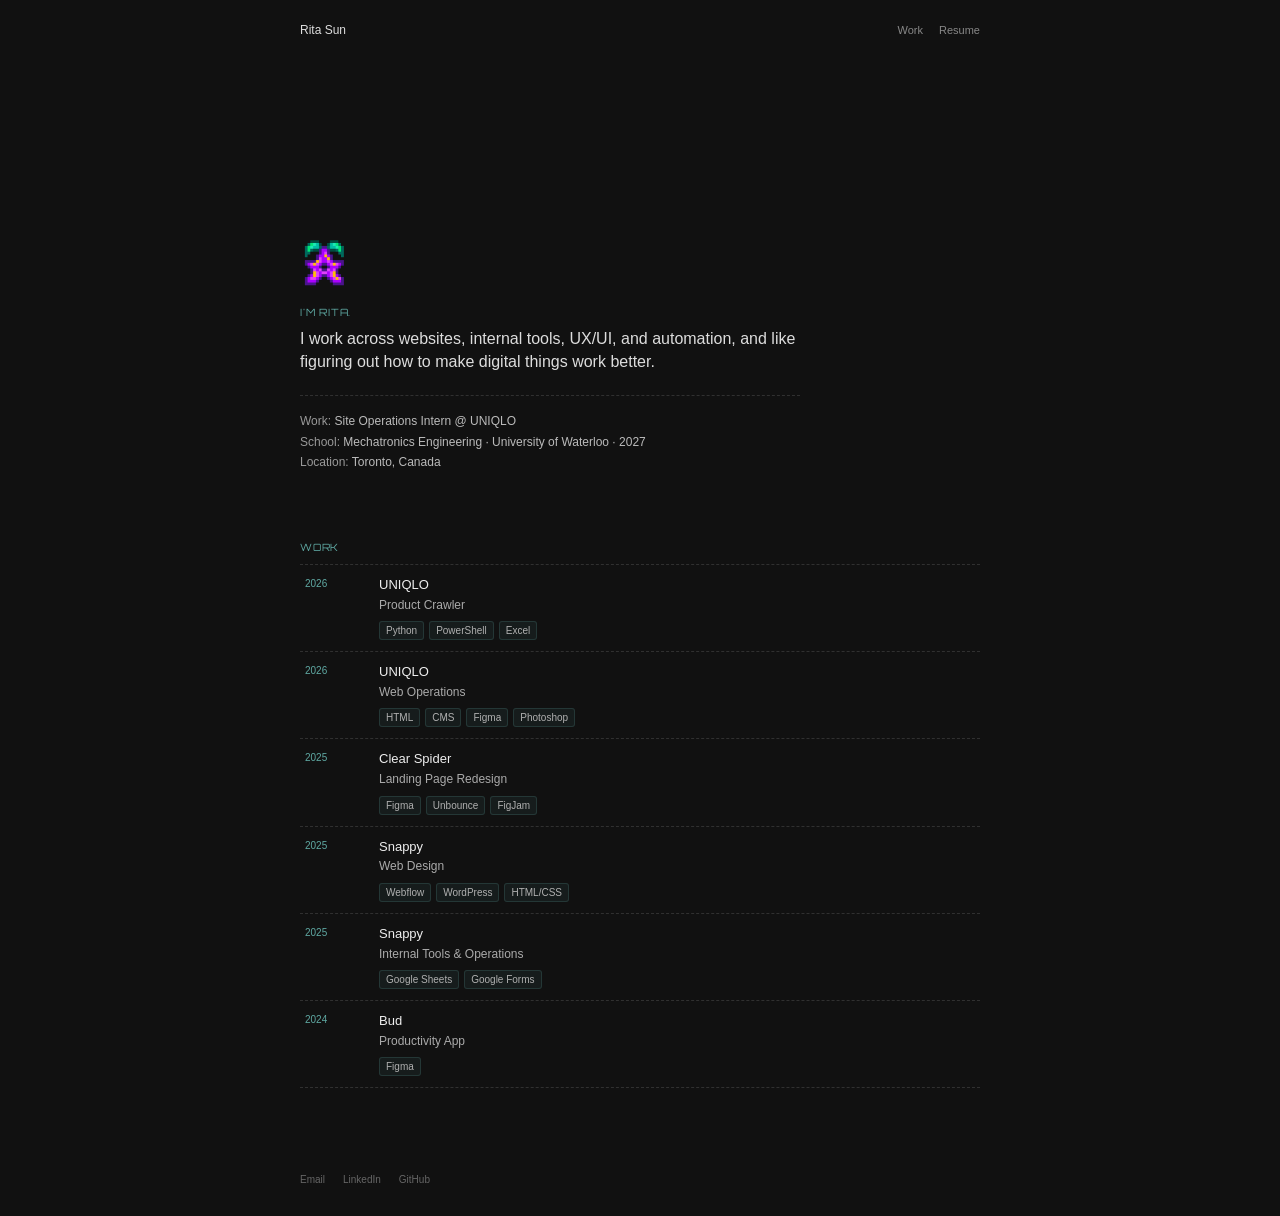
==== index.html @ 08c020f2 "Update index.html" ====
<!DOCTYPE html>
<html lang="en">
<head>
    <meta charset="UTF-8">
    <meta name="viewport" content="width=device-width, initial-scale=1.0">

    <title>Rita Sun</title>
    <link rel="stylesheet" href="style.css">
    <link rel="icon" type="image/png" href="images/logo.png">
</head>

<body>

    <header class="site-header">

        <a href="index.html" class="logo">
            Rita Sun
        </a>

        <nav>
            <a href="#work">Work</a>
            <a href="resume.html">Resume</a>
        </nav>

    </header>


    <main>

        <!-- INTRO -->

        <section class="intro">

            <img
                src="images/stardrop-stardew.png"
                alt="Stardew Valley Stardrop"
                class="intro-image"
            >

            <p class="intro-name">I'm Rita.</p>

            <h1>
                I work across websites, internal tools, UX/UI, and automation,
                and like figuring out how to make digital things work better.
            </h1>

            <div class="intro-info">
                <p><span>Work:</span> Site Operations Intern @ UNIQLO</p>
                <p><span>School:</span> Mechatronics Engineering · University of Waterloo · 2027</p>
                <p><span>Location:</span> Toronto, Canada</p>
            </div>

        </section>


        <!-- WORK -->

        <section id="work" class="work-section">

            <div class="section-label">
                <span>Work</span>
            </div>


            <!-- UNIQLO: PRODUCT CRAWLER -->

            <a href="product-crawler.html" class="project">

                <div class="project-year">
                    2026
                </div>

                <div class="project-info">
                    <h2>UNIQLO</h2>

                    <p>
                        Product Crawler
                    </p>

                    <div class="tools">
                        <span>Python</span>
                        <span>PowerShell</span>
                        <span>Excel</span>
                    </div>
                </div>

            </a>


            <!-- UNIQLO: WEB OPERATIONS -->

            <a href="web-operations.html" class="project">

                <div class="project-year">
                    2026
                </div>

                <div class="project-info">
                    <h2>UNIQLO</h2>

                    <p>
                        Web Operations
                    </p>

                    <div class="tools">
                        <span>HTML</span>
                        <span>CMS</span>
                        <span>Figma</span>
                        <span>Photoshop</span>
                    </div>
                </div>

            </a>


            <!-- CLEAR SPIDER -->

            <a href="landing-page-redesign.html" class="project">

                <div class="project-year">
                    2025
                </div>

                <div class="project-info">
                    <h2>Clear Spider</h2>

                    <p>
                        Landing Page Redesign
                    </p>

                    <div class="tools">
                        <span>Figma</span>
                        <span>Unbounce</span>
                        <span>FigJam</span>
                    </div>
                </div>

            </a>


            <!-- SNAPPY: WEB DESIGN -->

            <a href="snappy-web-design.html" class="project">

                <div class="project-year">
                    2025
                </div>

                <div class="project-info">
                    <h2>Snappy</h2>

                    <p>
                        Web Design
                    </p>

                    <div class="tools">
                        <span>Webflow</span>
                        <span>WordPress</span>
                        <span>HTML/CSS</span>
                    </div>
                </div>

            </a>


            <!-- SNAPPY: INTERNAL TOOLS -->

            <a href="snappy-internal-tools.html" class="project">

                <div class="project-year">
                    2025
                </div>

                <div class="project-info">
                    <h2>Snappy</h2>

                    <p>
                        Internal Tools &amp; Operations
                    </p>

                    <div class="tools">
                        <span>Google Sheets</span>
                        <span>Google Forms</span>
                    </div>
                </div>

            </a>


            <!-- BUD -->

            <a href="productivity-app.html" class="project">

                <div class="project-year">
                    2024
                </div>

                <div class="project-info">
                    <h2>Bud</h2>

                    <p>
                        Productivity App
                    </p>

                    <div class="tools">
                        <span>Figma</span>
                    </div>
                </div>

            </a>

        </section>

    </main>


    <footer>

        <a href="mailto:r89sun@uwaterloo.ca">
            Email
        </a>

        <a
            href="https://www.linkedin.com/in/rita-sun/"
            target="_blank"
            rel="noopener noreferrer"
        >
            LinkedIn
        </a>

        <a
            href="https://github.com/rita-sun"
            target="_blank"
            rel="noopener noreferrer"
        >
            GitHub
        </a>

    </footer>

</body>
</html>
---- style.css ----
@import url('https://fonts.googleapis.com/css2?family=Orbitron:wght@400;500&display=swap');


* {
    margin: 0;
    padding: 0;
    box-sizing: border-box;
}


html {
    scroll-behavior: smooth;
}


body {
    background: #111;
    color: #ddd;
    font-family: Verdana, Geneva, sans-serif;
    font-size: 12px;
    line-height: 1.45;
}


a {
    color: inherit;
    text-decoration: none;
}


/* PAGE */

.site-header,
main,
footer {
    width: 680px;
    max-width: calc(100% - 40px);
    margin: 0 auto;
}


/* HEADER */

.site-header {
    display: flex;
    justify-content: space-between;
    align-items: center;
    padding-top: 22px;
}


.logo {
    display: flex;
    align-items: center;
}


.logo img {
    width: 28px;
    height: 28px;
    object-fit: contain;
}


nav {
    display: flex;
    gap: 16px;
}


nav a {
    color: #888;
    font-family: Verdana, Geneva, sans-serif;
    font-size: 11px;
}


nav a:hover {
    color: #5fa9a3;
    text-decoration: underline;
}


/* MAIN */

main {
    padding-top: 200px;
    padding-bottom: 85px;
}


/* INTRO */

.intro {
    width: 500px;
    max-width: 100%;
    margin-bottom: 68px;
}


.intro-image {
    display: block;
    width: 48px;
    height: 48px;
    margin-bottom: 18px;
    object-fit: contain;
}


.intro-name {
    color: #5fa9a3;
    font-family: "Orbitron", sans-serif;
    font-size: 10px;
    font-weight: 400;
    text-transform: uppercase;
    letter-spacing: 0.08em;
    margin-bottom: 7px;
}


.intro h1 {
    font-size: 16px;
    font-weight: 400;
    line-height: 1.45;
    letter-spacing: 0;
}


/* INTRO INFO */

.intro-info {
    margin-top: 22px;
    padding-top: 15px;
    border-top: 1px dashed #303030;
}


.intro-info p {
    color: #bbb;
    font-size: 12px;
    line-height: 1.7;
}


.intro-info span {
    color: #999;
}


/* SECTION LABELS */

.section-label {
    margin-bottom: 9px;
    color: #5fa9a3;
    font-family: "Orbitron", sans-serif;
    font-size: 10px;
    font-weight: 400;
    text-transform: uppercase;
    letter-spacing: 0.08em;
}


/* PROJECTS */

.project {
    display: grid;
    grid-template-columns: 58px 1fr;
    gap: 16px;

    padding: 11px 5px;

    border-top: 1px dashed #303030;

    transition:
        background 0.15s ease,
        padding-left 0.15s ease;
}


.project:last-child {
    border-bottom: 1px dashed #303030;
}


.project:hover {
    background: #171717;
    padding-left: 8px;
}


/* YEARS */

.project-year {
    color: #5fa9a3;
    font-family: Verdana, Geneva, sans-serif;
    font-size: 10px;
    line-height: 1.5;
}


/* PROJECT INFO */

.project-info h2 {
    color: #eee;
    font-size: 13px;
    font-weight: 400;
}


.project-info p {
    margin-top: 2px;
    color: #aaa;
    font-size: 12px;
}


/* TOOL TAGS */

.tools {
    display: flex;
    flex-wrap: wrap;
    gap: 5px;
    margin-top: 7px;
}


.tools span {
    display: inline-block;

    padding: 2px 6px;

    background: rgba(95, 169, 163, 0.08);
    border: 1px solid rgba(95, 169, 163, 0.19);
    border-radius: 3px;

    color: #b0b0b0;
    font-size: 10px;
    line-height: 1.3;
}


.project:hover .tools span {
    background: rgba(95, 169, 163, 0.13);
    border-color: rgba(95, 169, 163, 0.27);
    color: #c0c0c0;
}


/* SECTIONS */

.also-section,
.other-section {
    margin-top: 50px;
}


/* FOOTER */

footer {
    display: flex;
    gap: 18px;
    padding-bottom: 28px;

    color: #666;
    font-size: 10px;
}


footer a:hover {
    color: #5fa9a3;
    text-decoration: underline;
}


/* MOBILE */

@media (max-width: 700px) {

    .site-header,
    main,
    footer {
        width: auto;
        max-width: calc(100% - 28px);
    }


    .site-header {
        padding-top: 18px;
    }


    .logo img {
        width: 25px;
        height: 25px;
    }


    nav {
        gap: 12px;
    }


    main {
        padding-top: 70px;
        padding-bottom: 65px;
    }


    .intro {
        width: 100%;
        margin-bottom: 55px;
    }


    .intro-image {
        width: 44px;
        height: 44px;
        margin-bottom: 16px;
    }


    .intro-name {
        font-size: 10px;
        margin-bottom: 7px;
    }


    .intro h1 {
        font-size: 15px;
    }


    .intro-info {
        margin-top: 20px;
        padding-top: 13px;
    }


    .intro-info p {
        font-size: 11px;
    }


    .project {
        grid-template-columns: 48px 1fr;
        gap: 10px;
    }


    .project-info h2 {
        font-size: 13px;
    }


    .project-info p {
        font-size: 11px;
    }
}
/* RESUME */

.resume-intro {
    width: 500px;
    max-width: 100%;
    margin-bottom: 55px;
}


.resume-about {
    color: #bbb;
    font-size: 14px;
    line-height: 1.6;
    margin-top: 18px;
}


.resume-section {
    margin-top: 50px;
}


.resume-entry {
    padding: 18px 0;
    border-top: 1px dashed #303030;
}


.resume-entry:last-child {
    border-bottom: 1px dashed #303030;
}


.resume-date {
    color: #5fa9a3;
    font-size: 10px;
    margin-bottom: 5px;
}


.resume-entry h2 {
    color: #eee;
    font-size: 14px;
    font-weight: 400;
}


.resume-role {
    color: #aaa;
    font-size: 11px;
    margin-top: 2px;
}


.resume-description {
    color: #bbb;
    font-size: 12px;
    line-height: 1.55;
    max-width: 560px;
    margin-top: 9px;
}


.resume-skills {
    border-top: 1px dashed #303030;
    padding-top: 14px;
}


.resume-skills p {
    color: #bbb;
    font-size: 12px;
    line-height: 1.7;
}


.resume-skills span {
    color: #999;
}


@media (max-width: 700px) {

    .resume-intro {
        width: 100%;
    }


    .resume-about {
        font-size: 13px;
    }


    .resume-entry h2 {
        font-size: 13px;
    }


    .resume-description {
        font-size: 11px;
    }


    .resume-skills p {
        font-size: 11px;
    }
}
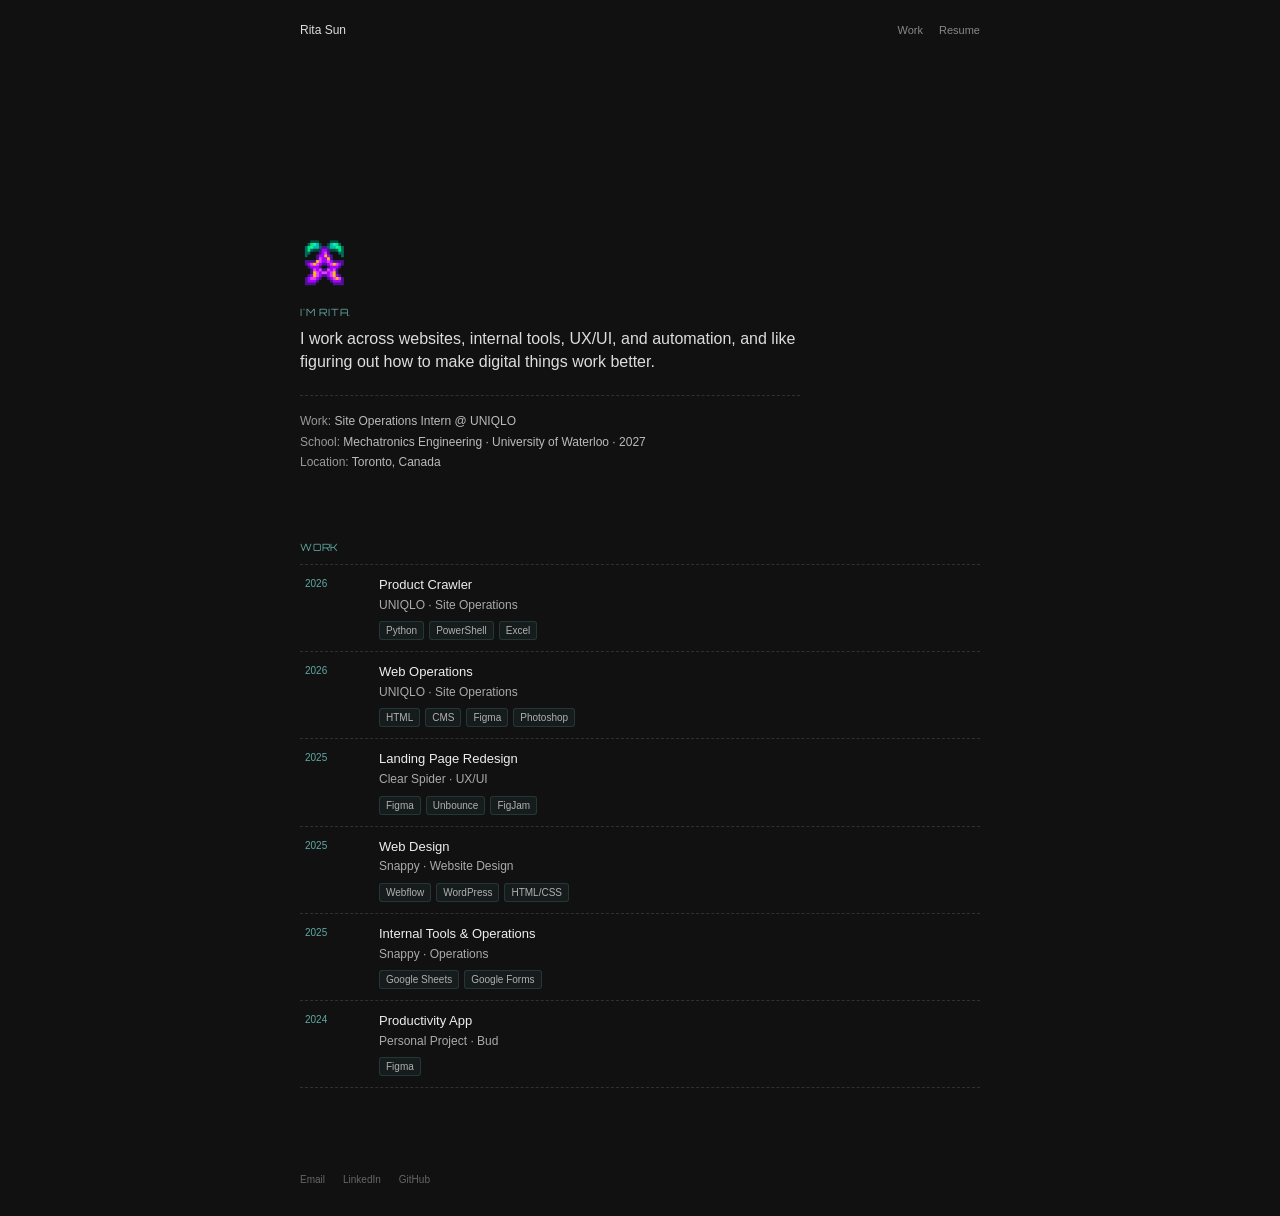
==== commit 73472543: "Update index.html" ====
--- a/index.html
+++ b/index.html
@@ -62,7 +62,7 @@
             </div>
 
 
-            <!-- UNIQLO: PRODUCT CRAWLER -->
+            <!-- PRODUCT CRAWLER -->
 
             <a href="product-crawler.html" class="project">
 
@@ -71,10 +71,10 @@
                 </div>
 
                 <div class="project-info">
-                    <h2>UNIQLO</h2>
-
-                    <p>
-                        Product Crawler
+                    <h2>Product Crawler</h2>
+
+                    <p>
+                        UNIQLO · Site Operations
                     </p>
 
                     <div class="tools">
@@ -87,7 +87,7 @@
             </a>
 
 
-            <!-- UNIQLO: WEB OPERATIONS -->
+            <!-- WEB OPERATIONS -->
 
             <a href="web-operations.html" class="project">
 
@@ -96,10 +96,10 @@
                 </div>
 
                 <div class="project-info">
-                    <h2>UNIQLO</h2>
-
-                    <p>
-                        Web Operations
+                    <h2>Web Operations</h2>
+
+                    <p>
+                        UNIQLO · Site Operations
                     </p>
 
                     <div class="tools">
@@ -113,7 +113,7 @@
             </a>
 
 
-            <!-- CLEAR SPIDER -->
+            <!-- LANDING PAGE REDESIGN -->
 
             <a href="landing-page-redesign.html" class="project">
 
@@ -122,10 +122,10 @@
                 </div>
 
                 <div class="project-info">
-                    <h2>Clear Spider</h2>
-
-                    <p>
-                        Landing Page Redesign
+                    <h2>Landing Page Redesign</h2>
+
+                    <p>
+                        Clear Spider · UX/UI
                     </p>
 
                     <div class="tools">
@@ -138,7 +138,7 @@
             </a>
 
 
-            <!-- SNAPPY: WEB DESIGN -->
+            <!-- SNAPPY WEB DESIGN -->
 
             <a href="snappy-web-design.html" class="project">
 
@@ -147,10 +147,10 @@
                 </div>
 
                 <div class="project-info">
-                    <h2>Snappy</h2>
-
-                    <p>
-                        Web Design
+                    <h2>Web Design</h2>
+
+                    <p>
+                        Snappy · Website Design
                     </p>
 
                     <div class="tools">
@@ -163,7 +163,7 @@
             </a>
 
 
-            <!-- SNAPPY: INTERNAL TOOLS -->
+            <!-- SNAPPY INTERNAL TOOLS -->
 
             <a href="snappy-internal-tools.html" class="project">
 
@@ -172,10 +172,10 @@
                 </div>
 
                 <div class="project-info">
-                    <h2>Snappy</h2>
-
-                    <p>
-                        Internal Tools &amp; Operations
+                    <h2>Internal Tools &amp; Operations</h2>
+
+                    <p>
+                        Snappy · Operations
                     </p>
 
                     <div class="tools">
@@ -187,7 +187,7 @@
             </a>
 
 
-            <!-- BUD -->
+            <!-- PRODUCTIVITY APP -->
 
             <a href="productivity-app.html" class="project">
 
@@ -196,10 +196,10 @@
                 </div>
 
                 <div class="project-info">
-                    <h2>Bud</h2>
-
-                    <p>
-                        Productivity App
+                    <h2>Productivity App</h2>
+
+                    <p>
+                        Personal Project · Bud
                     </p>
 
                     <div class="tools">
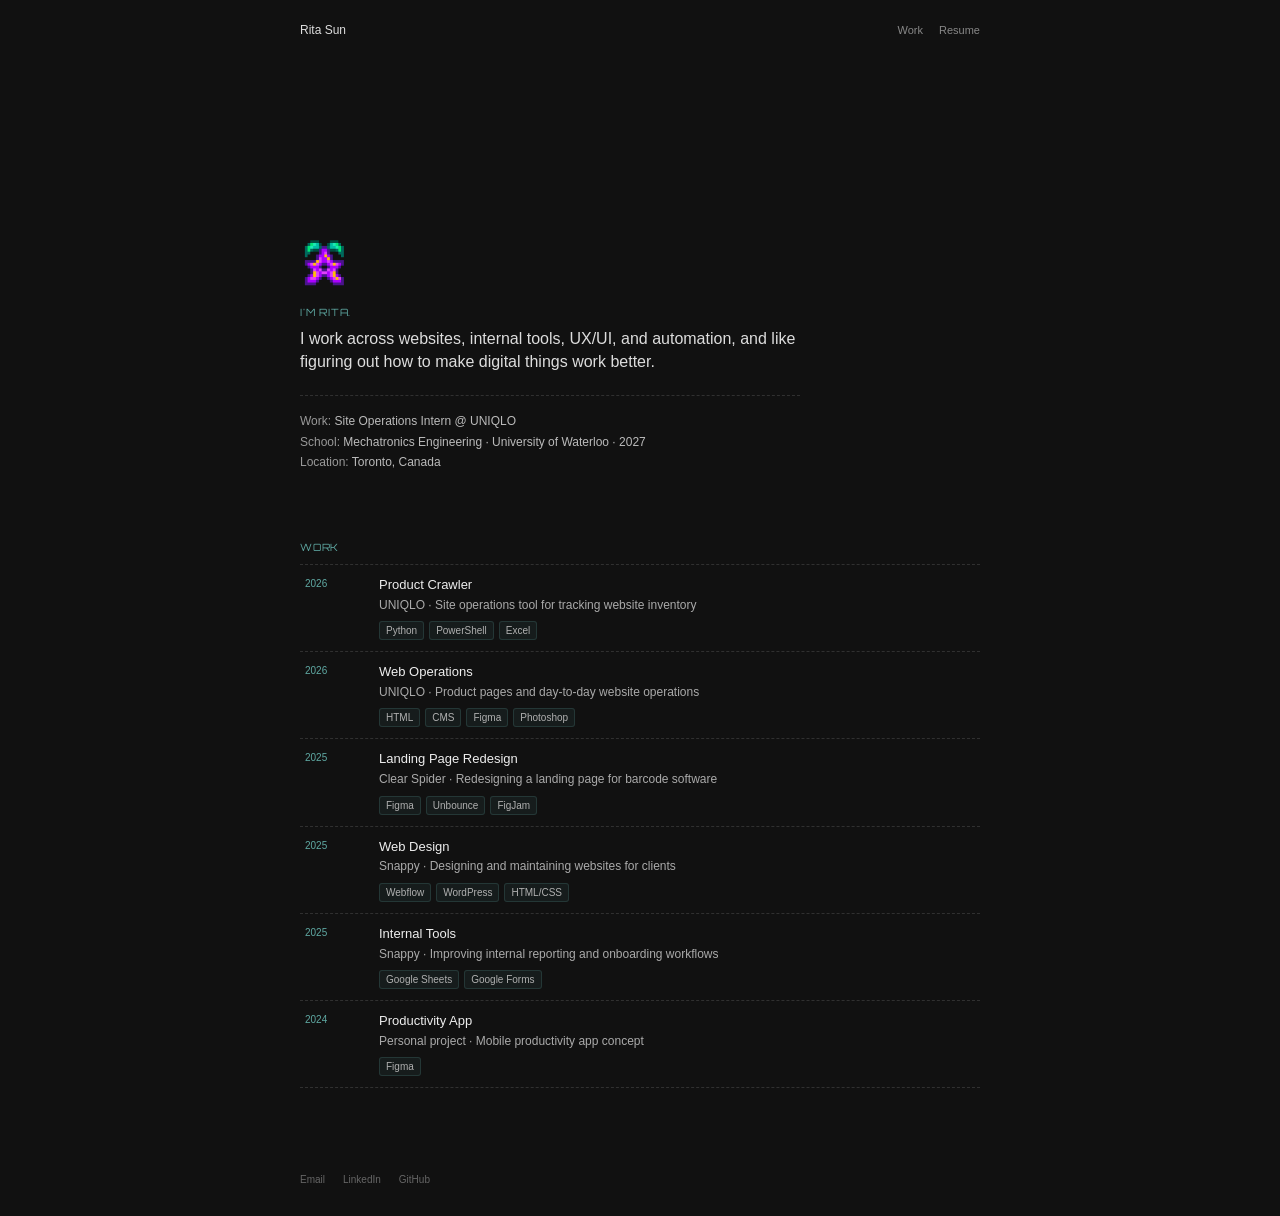
==== commit 00c274c8: "Update index.html" ====
--- a/index.html
+++ b/index.html
@@ -71,10 +71,11 @@
                 </div>
 
                 <div class="project-info">
+
                     <h2>Product Crawler</h2>
 
                     <p>
-                        UNIQLO · Site Operations
+                        UNIQLO · Site operations tool for tracking website inventory
                     </p>
 
                     <div class="tools">
@@ -82,6 +83,7 @@
                         <span>PowerShell</span>
                         <span>Excel</span>
                     </div>
+
                 </div>
 
             </a>
@@ -96,10 +98,11 @@
                 </div>
 
                 <div class="project-info">
+
                     <h2>Web Operations</h2>
 
                     <p>
-                        UNIQLO · Site Operations
+                        UNIQLO · Product pages and day-to-day website operations
                     </p>
 
                     <div class="tools">
@@ -108,6 +111,7 @@
                         <span>Figma</span>
                         <span>Photoshop</span>
                     </div>
+
                 </div>
 
             </a>
@@ -122,10 +126,11 @@
                 </div>
 
                 <div class="project-info">
+
                     <h2>Landing Page Redesign</h2>
 
                     <p>
-                        Clear Spider · UX/UI
+                        Clear Spider · Redesigning a landing page for barcode software
                     </p>
 
                     <div class="tools">
@@ -133,6 +138,7 @@
                         <span>Unbounce</span>
                         <span>FigJam</span>
                     </div>
+
                 </div>
 
             </a>
@@ -147,10 +153,11 @@
                 </div>
 
                 <div class="project-info">
+
                     <h2>Web Design</h2>
 
                     <p>
-                        Snappy · Website Design
+                        Snappy · Designing and maintaining websites for clients
                     </p>
 
                     <div class="tools">
@@ -158,6 +165,7 @@
                         <span>WordPress</span>
                         <span>HTML/CSS</span>
                     </div>
+
                 </div>
 
             </a>
@@ -172,16 +180,18 @@
                 </div>
 
                 <div class="project-info">
-                    <h2>Internal Tools &amp; Operations</h2>
-
-                    <p>
-                        Snappy · Operations
+
+                    <h2>Internal Tools</h2>
+
+                    <p>
+                        Snappy · Improving internal reporting and onboarding workflows
                     </p>
 
                     <div class="tools">
                         <span>Google Sheets</span>
                         <span>Google Forms</span>
                     </div>
+
                 </div>
 
             </a>
@@ -196,15 +206,17 @@
                 </div>
 
                 <div class="project-info">
+
                     <h2>Productivity App</h2>
 
                     <p>
-                        Personal Project · Bud
+                        Personal project · Mobile productivity app concept
                     </p>
 
                     <div class="tools">
                         <span>Figma</span>
                     </div>
+
                 </div>
 
             </a>
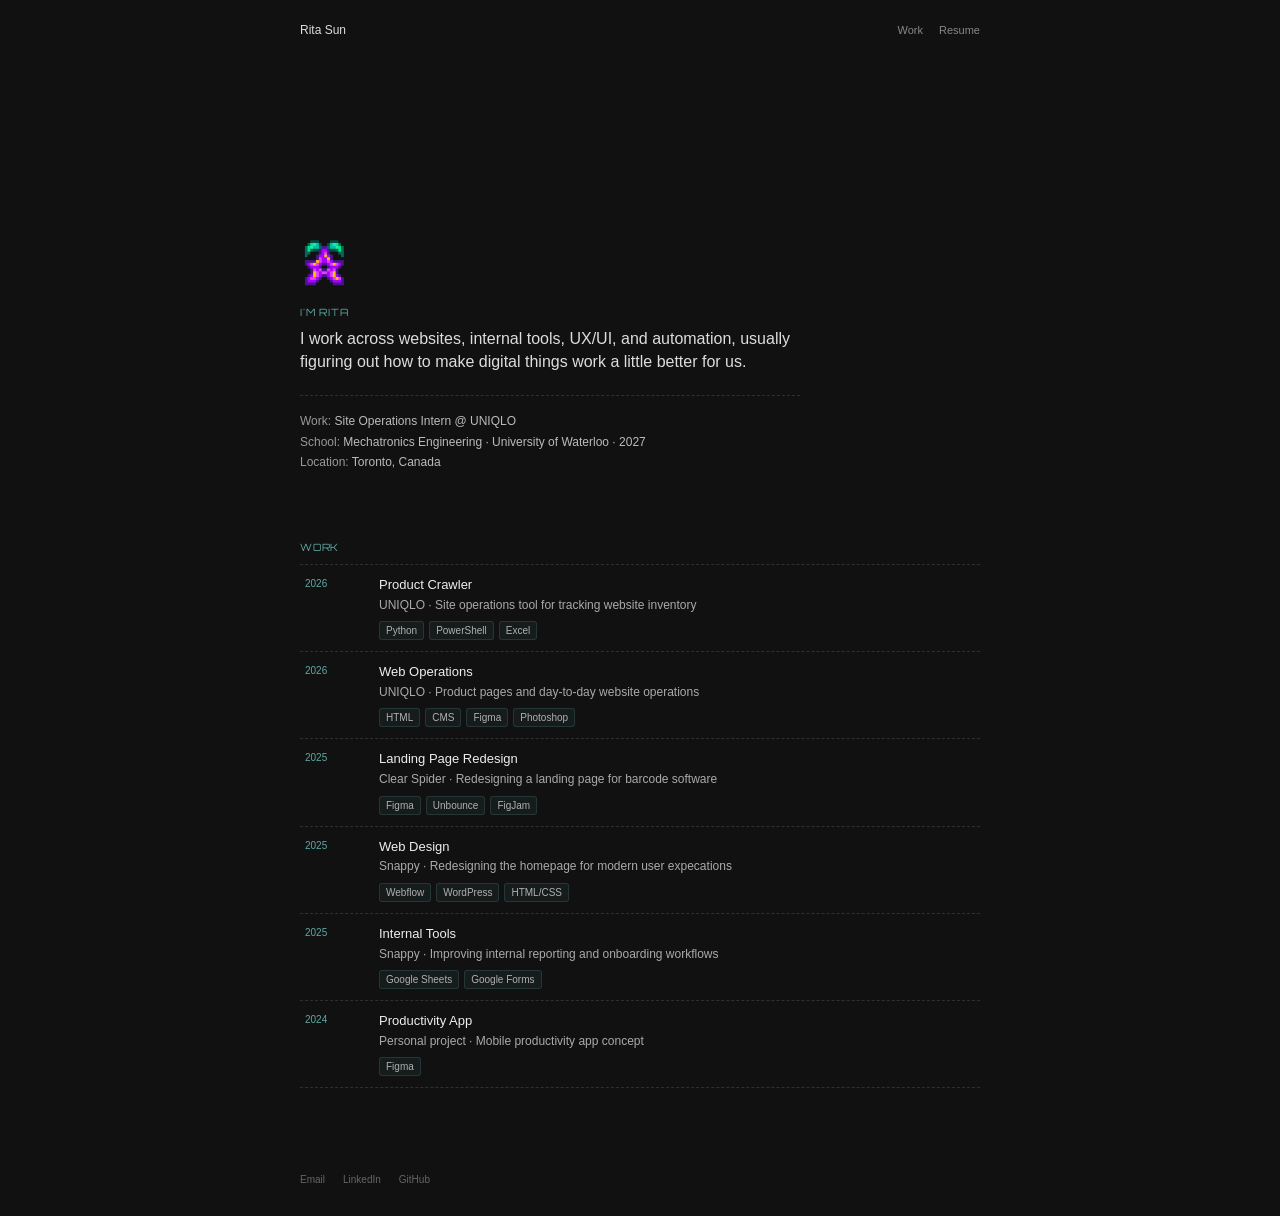
==== commit 99db1b05: "update" ====
--- a/index.html
+++ b/index.html
@@ -37,11 +37,12 @@
                 class="intro-image"
             >
 
-            <p class="intro-name">I'm Rita.</p>
+            <p class="intro-name">I'm Rita</p>
 
             <h1>
-                I work across websites, internal tools, UX/UI, and automation,
-                and like figuring out how to make digital things work better.
+                I work across websites, internal tools, UX/UI, and automation, 
+                usually figuring out how to make digital things work a little 
+                better for us.
             </h1>
 
             <div class="intro-info">
@@ -64,7 +65,11 @@
 
             <!-- PRODUCT CRAWLER -->
 
-            <a href="product-crawler.html" class="project">
+            <a
+                href="product-crawler.html"
+                class="project"
+                data-preview="images/uniqlo/crawler-01.gif"
+            >
 
                 <div class="project-year">
                     2026
@@ -91,7 +96,11 @@
 
             <!-- WEB OPERATIONS -->
 
-            <a href="web-operations.html" class="project">
+            <a
+                href="web-operations.html"
+                class="project"
+                data-preview="images/uniqlo/product-page-01.gif"
+            >
 
                 <div class="project-year">
                     2026
@@ -119,7 +128,11 @@
 
             <!-- LANDING PAGE REDESIGN -->
 
-            <a href="landing-page-redesign.html" class="project">
+            <a
+                href="landing-page-redesign.html"
+                class="project"
+                data-preview="images/clear-spider/clear-spider-wireframes.png"
+            >
 
                 <div class="project-year">
                     2025
@@ -146,7 +159,11 @@
 
             <!-- SNAPPY WEB DESIGN -->
 
-            <a href="snappy-web-design.html" class="project">
+            <a
+                href="snappy-web-design.html"
+                class="project"
+                data-preview="images/snappy/snappy-product-pie.gif"
+            >
 
                 <div class="project-year">
                     2025
@@ -157,7 +174,7 @@
                     <h2>Web Design</h2>
 
                     <p>
-                        Snappy · Designing and maintaining websites for clients
+                        Snappy · Redesigning the homepage for modern user expecations
                     </p>
 
                     <div class="tools">
@@ -173,7 +190,10 @@
 
             <!-- SNAPPY INTERNAL TOOLS -->
 
-            <a href="snappy-internal-tools.html" class="project">
+            <a
+                href="snappy-internal-tools.html"
+                class="project"
+            >
 
                 <div class="project-year">
                     2025
@@ -199,7 +219,11 @@
 
             <!-- PRODUCTIVITY APP -->
 
-            <a href="productivity-app.html" class="project">
+            <a
+                href="productivity-app.html"
+                class="project"
+                data-preview="images/bud/wireframes-final-design.avif"
+            >
 
                 <div class="project-year">
                     2024
@@ -250,5 +274,15 @@
 
     </footer>
 
+
+    <!-- PROJECT HOVER PREVIEW -->
+
+    <div class="project-preview" id="project-preview">
+        <img id="project-preview-image" src="" alt="">
+    </div>
+
+
+    <script src="script.js"></script>
+
 </body>
 </html>
--- a/style.css
+++ b/style.css
@@ -462,4 +462,338 @@
     .resume-skills p {
         font-size: 11px;
     }
+}
+
+/* PROJECT PAGES */
+
+.project-page {
+    padding-top: 150px;
+    padding-bottom: 85px;
+}
+
+.project-intro {
+    width: 560px;
+    max-width: 100%;
+    margin-bottom: 70px;
+}
+
+.project-meta {
+    color: #888;
+    font-size: 10px;
+    margin-bottom: 10px;
+}
+
+.project-intro h1 {
+    color: #eee;
+    font-size: 22px;
+    font-weight: 400;
+    line-height: 1.35;
+}
+
+.project-summary {
+    max-width: 520px;
+    margin-top: 14px;
+    color: #aaa;
+    font-size: 13px;
+    line-height: 1.6;
+}
+
+.project-intro .tools {
+    margin-top: 16px;
+}
+
+.project-content {
+    width: 560px;
+    max-width: 100%;
+}
+
+.project-section {
+    padding: 28px 0;
+    border-top: 1px dashed #303030;
+}
+
+.project-section:last-child {
+    border-bottom: 1px dashed #303030;
+}
+
+.project-section h2 {
+    color: #eee;
+    font-size: 14px;
+    font-weight: 400;
+    margin-bottom: 10px;
+}
+
+.project-section p {
+    max-width: 540px;
+    color: #aaa;
+    font-size: 12px;
+    line-height: 1.65;
+    margin-bottom: 10px;
+}
+
+.project-section p:last-child {
+    margin-bottom: 0;
+}
+
+@media (max-width: 700px) {
+
+    .project-page {
+        padding-top: 100px;
+    }
+
+    .project-intro {
+        width: 100%;
+        margin-bottom: 55px;
+    }
+
+    .project-intro h1 {
+        font-size: 19px;
+    }
+
+    .project-summary {
+        font-size: 12px;
+    }
+
+    .project-content {
+        width: 100%;
+    }
+
+    .project-section p {
+        font-size: 11px;
+    }
+}
+/* PROJECT IMAGES */
+
+.project-image {
+    margin-top: 22px;
+}
+
+.project-image img {
+    display: block;
+    width: 100%;
+    height: auto;
+    border: 1px solid #292929;
+    border-radius: 6px;
+}
+
+.project-image figcaption {
+    margin-top: 7px;
+    color: #666;
+    font-size: 10px;
+    line-height: 1.5;
+}
+
+.project-gif img {
+    background: #181818;
+}
+
+.project-image-grid {
+    display: grid;
+    grid-template-columns: 1fr 1fr;
+    gap: 12px;
+    margin-top: 12px;
+}
+
+.project-image-grid .project-image {
+    margin-top: 0;
+}
+
+.project-list {
+    margin: 12px 0 0 16px;
+    color: #aaa;
+    font-size: 12px;
+    line-height: 1.7;
+}
+
+.project-list li {
+    padding-left: 3px;
+}
+
+@media (max-width: 700px) {
+
+    .project-image-grid {
+        grid-template-columns: 1fr;
+        gap: 16px;
+    }
+
+    .project-list {
+        font-size: 11px;
+    }
+
+}
+/* PRODUCTIVITY APP IDEAS */
+
+.idea-grid {
+    display: grid;
+    grid-template-columns: 1fr 1fr;
+    gap: 26px 32px;
+    margin-top: 22px;
+}
+
+.idea-group h3 {
+    color: #ddd;
+    font-size: 12px;
+    font-weight: 400;
+    margin-bottom: 7px;
+}
+
+.idea-group ul {
+    padding-left: 15px;
+    color: #999;
+    font-size: 11px;
+    line-height: 1.7;
+}
+
+.idea-group li {
+    padding-left: 2px;
+}
+
+@media (max-width: 700px) {
+
+    .idea-grid {
+        grid-template-columns: 1fr;
+        gap: 22px;
+    }
+
+}
+
+.project-list {
+    padding-left: 18px;
+    margin-top: 12px;
+    color: #aaa;
+    font-size: 12px;
+    line-height: 1.7;
+}
+
+.project-list li {
+    padding-left: 3px;
+    margin-bottom: 3px;
+}
+
+/* PROCESS ROADMAP */
+
+.process-roadmap {
+    display: flex;
+    align-items: center;
+    gap: 14px;
+    margin-top: 24px;
+    padding: 16px 0;
+    border-top: 1px dashed #303030;
+    border-bottom: 1px dashed #303030;
+    overflow-x: auto;
+}
+
+.process-step {
+    display: flex;
+    flex-direction: column;
+    gap: 3px;
+    min-width: 65px;
+}
+
+.process-number {
+    color: #5fa9a3;
+    font-size: 9px;
+}
+
+.process-name {
+    color: #ddd;
+    font-size: 11px;
+}
+
+.process-arrow {
+    color: #555;
+    font-size: 13px;
+}
+
+@media (max-width: 700px) {
+    .process-roadmap {
+        gap: 10px;
+    }
+
+    .process-step {
+        min-width: 58px;
+    }
+
+    .process-name {
+        font-size: 10px;
+    }
+}
+
+/* PROJECT HOVER PREVIEW */
+
+.project-preview {
+    position: fixed;
+    right: 28px;
+    bottom: 28px;
+    width: 300px;
+    padding: 6px;
+    background: #181818;
+    border: 1px solid #303030;
+    border-radius: 6px;
+    opacity: 0;
+    visibility: hidden;
+    pointer-events: none;
+    z-index: 100;
+    transform: translateY(8px);
+    transition:
+        opacity 0.15s ease,
+        transform 0.15s ease;
+}
+
+.project-preview.visible {
+    opacity: 1;
+    visibility: visible;
+    transform: translateY(0);
+}
+
+.project-preview img {
+    display: block;
+    width: 100%;
+    height: auto;
+    max-height: 210px;
+    object-fit: contain;
+    border-radius: 3px;
+}
+
+@media (max-width: 700px) {
+    .project-preview {
+        display: none;
+    }
+}
+
+/* STARDROP HOVER */
+
+.intro-image {
+    display: block;
+    width: 48px;
+    height: 48px;
+    margin-bottom: 18px;
+    object-fit: contain;
+    transition: transform 0.2s ease;
+}
+
+.intro-image:hover {
+    animation: stardrop-twinkle 0.7s ease;
+}
+
+@keyframes stardrop-twinkle {
+    0% {
+        transform: scale(1) rotate(0deg);
+    }
+
+    25% {
+        transform: scale(1.08) rotate(-6deg);
+    }
+
+    45% {
+        transform: scale(1.15) rotate(5deg);
+    }
+
+    65% {
+        transform: scale(1.08) rotate(-3deg);
+    }
+
+    100% {
+        transform: scale(1) rotate(0deg);
+    }
 }
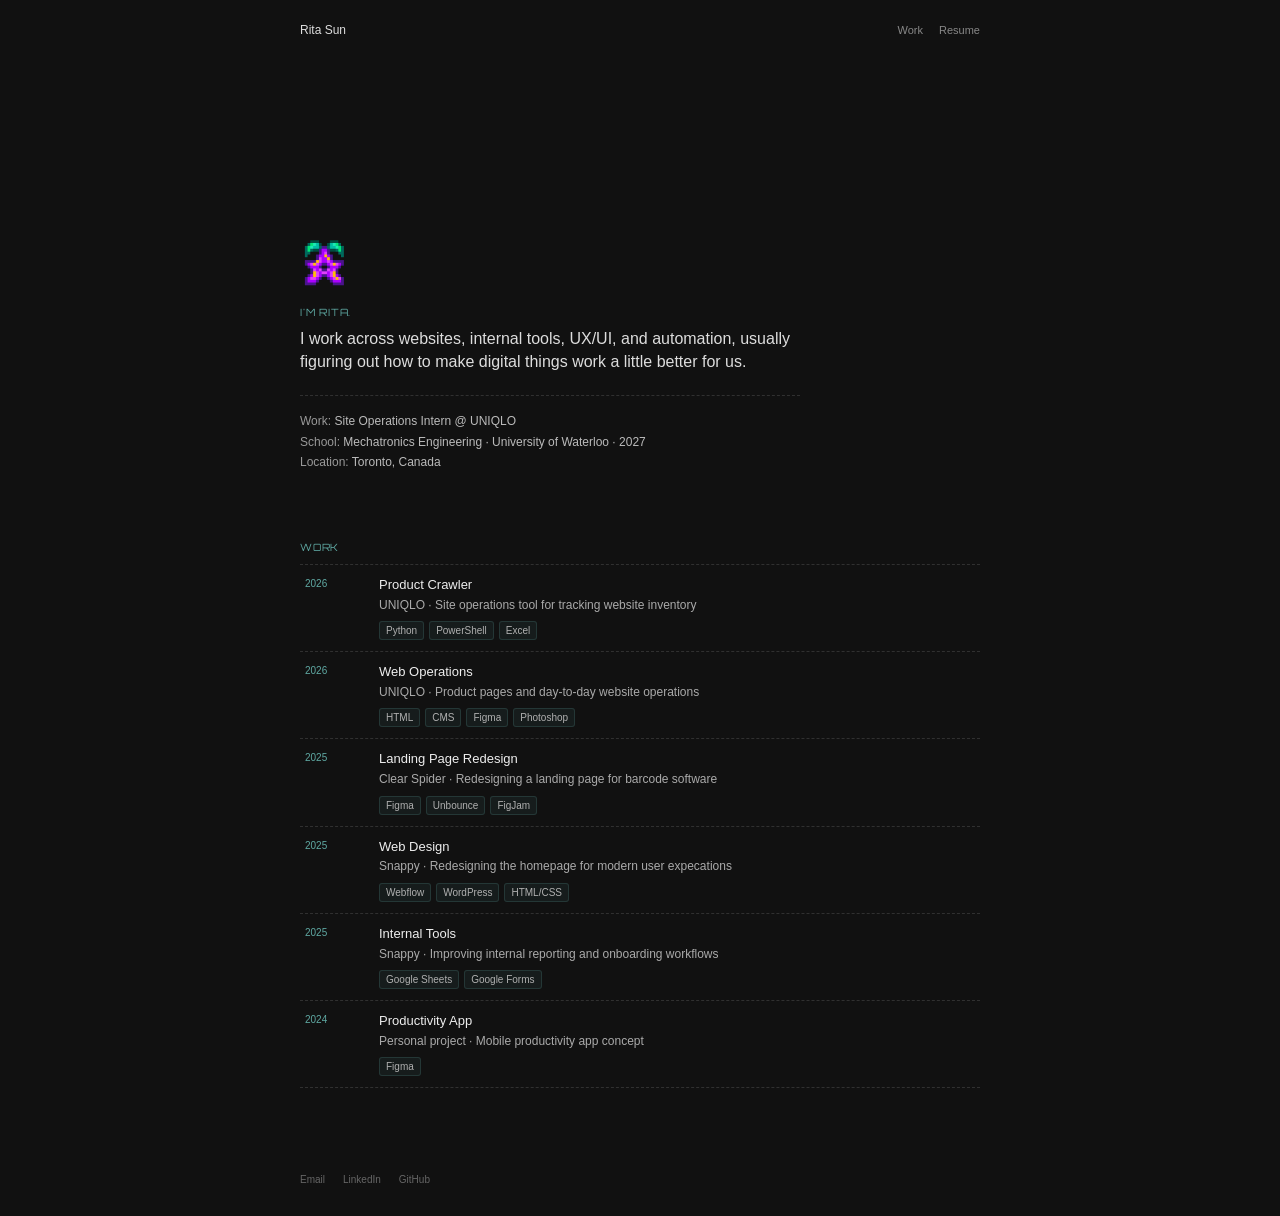
==== commit 2a6e4048: "float" ====
--- a/index.html
+++ b/index.html
@@ -37,7 +37,7 @@
                 class="intro-image"
             >
 
-            <p class="intro-name">I'm Rita</p>
+            <p class="intro-name">I'm Rita.</p>
 
             <h1>
                 I work across websites, internal tools, UX/UI, and automation, 
--- a/style.css
+++ b/style.css
@@ -776,24 +776,38 @@
     animation: stardrop-twinkle 0.7s ease;
 }
 
-@keyframes stardrop-twinkle {
+/* STARDROP FLOAT */
+
+.intro-image {
+    display: block;
+    width: 48px;
+    height: 48px;
+    margin-bottom: 18px;
+    object-fit: contain;
+}
+
+.intro-image:hover {
+    animation: stardrop-float 0.7s ease;
+}
+
+@keyframes stardrop-float {
     0% {
-        transform: scale(1) rotate(0deg);
+        transform: translateY(0) scale(1);
     }
 
     25% {
-        transform: scale(1.08) rotate(-6deg);
-    }
-
-    45% {
-        transform: scale(1.15) rotate(5deg);
-    }
-
-    65% {
-        transform: scale(1.08) rotate(-3deg);
+        transform: translateY(-7px) scale(1.08);
+    }
+
+    50% {
+        transform: translateY(-10px) scale(1.12);
+    }
+
+    75% {
+        transform: translateY(-4px) scale(1.06);
     }
 
     100% {
-        transform: scale(1) rotate(0deg);
+        transform: translateY(0) scale(1);
     }
 }
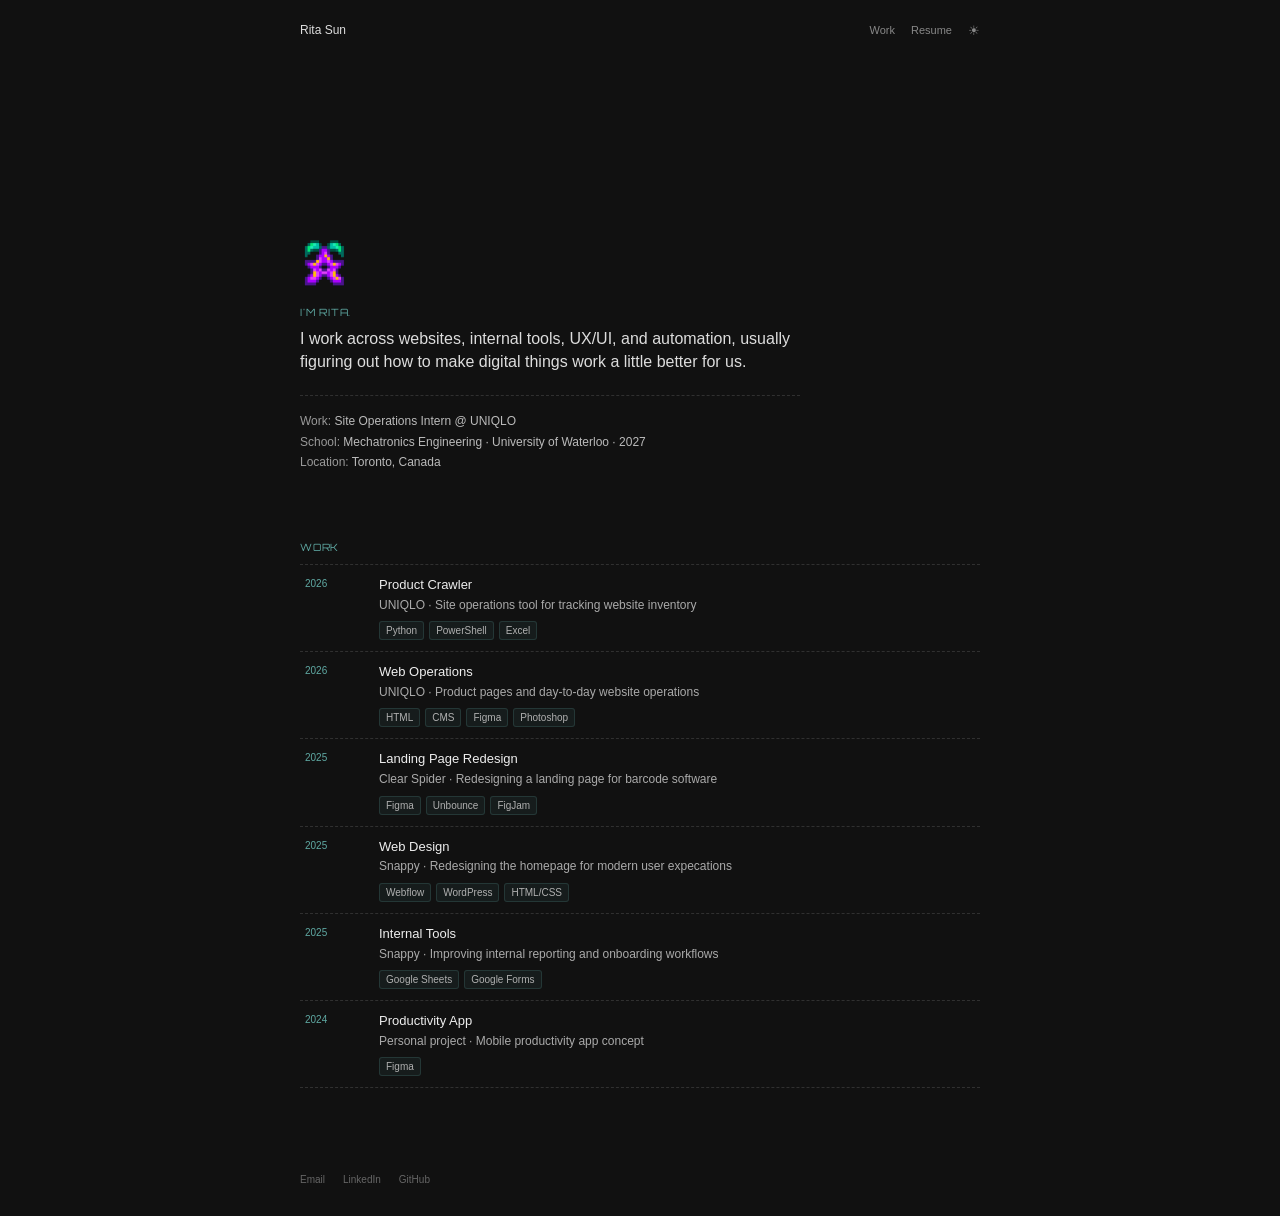
==== commit 92739b1b: "light modeeee" ====
--- a/index.html
+++ b/index.html
@@ -17,9 +17,13 @@
             Rita Sun
         </a>
 
-        <nav>
+       <nav>
             <a href="#work">Work</a>
             <a href="resume.html">Resume</a>
+
+            <button class="theme-toggle" id="theme-toggle" type="button" aria-label="Switch theme">
+                ☀
+            </button>
         </nav>
 
     </header>
--- a/style.css
+++ b/style.css
@@ -790,24 +790,148 @@
     animation: stardrop-float 0.7s ease;
 }
 
-@keyframes stardrop-float {
-    0% {
-        transform: translateY(0) scale(1);
-    }
-
-    25% {
-        transform: translateY(-7px) scale(1.08);
-    }
-
-    50% {
-        transform: translateY(-10px) scale(1.12);
-    }
-
-    75% {
-        transform: translateY(-4px) scale(1.06);
-    }
-
-    100% {
-        transform: translateY(0) scale(1);
-    }
+/* STARDROP CURSOR INTERACTION */
+
+.intro-image {
+    display: block;
+    width: 48px;
+    height: 48px;
+    margin-bottom: 18px;
+    object-fit: contain;
+    transition: transform 0.12s ease-out;
+    will-change: transform;
+}
+
+/* THEME TOGGLE */
+
+.theme-toggle {
+    padding: 0;
+    border: none;
+    background: none;
+    color: #888;
+    font-family: Verdana, Geneva, sans-serif;
+    font-size: 13px;
+    line-height: 1;
+    cursor: pointer;
+    transition: color 0.15s ease, transform 0.15s ease;
+}
+
+.theme-toggle:hover {
+    color: #5fa9a3;
+    transform: scale(1.1);
+}
+
+
+/* LIGHT MODE */
+
+body.light-mode {
+    background: #f5f5f2;
+    color: #333;
+}
+
+body.light-mode nav a {
+    color: #777;
+}
+
+body.light-mode nav a:hover,
+body.light-mode footer a:hover,
+body.light-mode .theme-toggle:hover {
+    color: #4d8f89;
+}
+
+body.light-mode .theme-toggle {
+    color: #777;
+}
+
+body.light-mode .intro h1 {
+    color: #333;
+}
+
+body.light-mode .intro-info {
+    border-color: #d2d2ce;
+}
+
+body.light-mode .intro-info p {
+    color: #666;
+}
+
+body.light-mode .intro-info span {
+    color: #888;
+}
+
+body.light-mode .section-label {
+    color: #4d8f89;
+}
+
+body.light-mode .project {
+    border-color: #d2d2ce;
+}
+
+body.light-mode .project:hover {
+    background: #ecece8;
+}
+
+body.light-mode .project-year {
+    color: #4d8f89;
+}
+
+body.light-mode .project-info h2 {
+    color: #333;
+}
+
+body.light-mode .project-info p {
+    color: #777;
+}
+
+body.light-mode .tools span {
+    background: rgba(77, 143, 137, 0.07);
+    border-color: rgba(77, 143, 137, 0.2);
+    color: #666;
+}
+
+body.light-mode footer {
+    color: #888;
+}
+
+
+/* LIGHT MODE - PROJECT PAGES */
+
+body.light-mode .project-meta {
+    color: #777;
+}
+
+body.light-mode .project-intro h1 {
+    color: #333;
+}
+
+body.light-mode .project-summary {
+    color: #666;
+}
+
+body.light-mode .project-section {
+    border-color: #d2d2ce;
+}
+
+body.light-mode .project-section h2 {
+    color: #333;
+}
+
+body.light-mode .project-section p {
+    color: #666;
+}
+
+body.light-mode .project-image img {
+    border-color: #d6d6d2;
+}
+
+body.light-mode .project-image figcaption {
+    color: #888;
+}
+
+body.light-mode .idea-group h3 {
+    color: #444;
+}
+
+body.light-mode .idea-group ul {
+    color: #666;
 }
